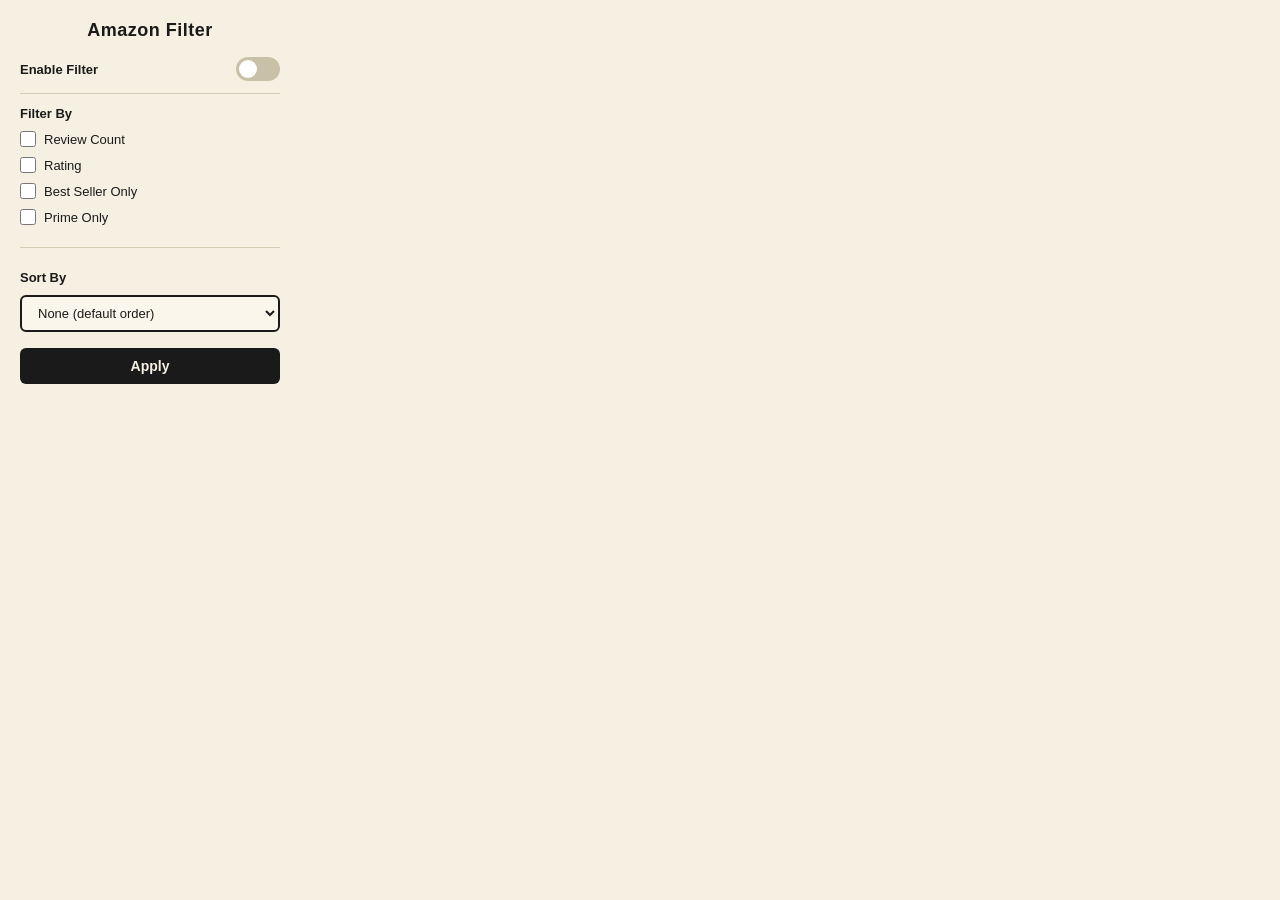
==== popup.html @ 28a5d0ed "feat: add multi-dimensional filtering and sorting - Replace single filter dropdown with independent " ====
<!DOCTYPE html>
<html lang="en">
<head>
  <meta charset="UTF-8">
  <meta name="viewport" content="width=device-width, initial-scale=1.0">
  <title>Amazon Product Filter</title>
  <link rel="stylesheet" href="popup.css">
</head>
<body>
  <div class="container">
    <h1>Amazon Filter</h1>

    <div class="setting-row">
      <span class="label">Enable Filter</span>
      <label class="toggle">
        <input type="checkbox" id="enabled">
        <span class="slider"></span>
      </label>
    </div>

    <div class="divider"></div>

    <div class="setting-group" id="filterSettings">
      <span class="label">Filter By</span>

      <!-- Review Count -->
      <div class="filter-item">
        <label class="checkbox-row">
          <input type="checkbox" id="f_review_count">
          <span>Review Count</span>
        </label>
        <div class="threshold-row" id="th_review_count">
          <input type="number" id="val_review_count" min="0" step="1" placeholder="Min e.g. 100">
        </div>
      </div>

      <!-- Rating -->
      <div class="filter-item">
        <label class="checkbox-row">
          <input type="checkbox" id="f_rating">
          <span>Rating</span>
        </label>
        <div class="threshold-row" id="th_rating">
          <input type="number" id="val_rating" min="0" max="5" step="0.1" placeholder="Min e.g. 4.0">
        </div>
      </div>

      <!-- Best Seller -->
      <div class="filter-item">
        <label class="checkbox-row">
          <input type="checkbox" id="f_best_seller">
          <span>Best Seller Only</span>
        </label>
      </div>

      <!-- Prime -->
      <div class="filter-item">
        <label class="checkbox-row">
          <input type="checkbox" id="f_prime">
          <span>Prime Only</span>
        </label>
      </div>

      <div class="divider"></div>

      <!-- Sort -->
      <span class="label">Sort By</span>
      <select id="sortBy">
        <option value="none">None (default order)</option>
        <option value="review_count_desc">Review Count (high to low)</option>
        <option value="review_count_asc">Review Count (low to high)</option>
        <option value="rating_desc">Rating (high to low)</option>
        <option value="rating_asc">Rating (low to high)</option>
      </select>
    </div>

    <button id="applyBtn">Apply</button>
    <p class="status" id="status"></p>
  </div>

  <script src="popup.js"></script>
</body>
</html>
---- popup.css ----
* {
  margin: 0;
  padding: 0;
  box-sizing: border-box;
}

body {
  width: 300px;
  font-family: 'Segoe UI', Tahoma, Geneva, Verdana, sans-serif;
  background-color: #f5f0e1;
  color: #1a1a1a;
}

.container {
  padding: 20px;
}

h1 {
  font-size: 18px;
  font-weight: 700;
  color: #1a1a1a;
  margin-bottom: 16px;
  text-align: center;
  letter-spacing: 0.5px;
}

.setting-row {
  display: flex;
  justify-content: space-between;
  align-items: center;
  margin-bottom: 12px;
}

.label {
  font-size: 13px;
  font-weight: 600;
  color: #1a1a1a;
}

/* Toggle switch */
.toggle {
  position: relative;
  display: inline-block;
  width: 44px;
  height: 24px;
}

.toggle input {
  opacity: 0;
  width: 0;
  height: 0;
}

.slider {
  position: absolute;
  cursor: pointer;
  inset: 0;
  background-color: #c9c0a8;
  border-radius: 24px;
  transition: background-color 0.25s;
}

.slider::before {
  content: "";
  position: absolute;
  height: 18px;
  width: 18px;
  left: 3px;
  bottom: 3px;
  background-color: #fff;
  border-radius: 50%;
  transition: transform 0.25s;
}

.toggle input:checked + .slider {
  background-color: #1a1a1a;
}

.toggle input:checked + .slider::before {
  transform: translateX(20px);
}

.divider {
  height: 1px;
  background-color: #d4cbb5;
  margin: 12px 0;
}

.setting-group {
  display: flex;
  flex-direction: column;
  gap: 10px;
}

.setting-group.disabled {
  opacity: 0.4;
  pointer-events: none;
}

/* Filter items */
.filter-item {
  display: flex;
  flex-direction: column;
  gap: 6px;
}

.checkbox-row {
  display: flex;
  align-items: center;
  gap: 8px;
  font-size: 13px;
  cursor: pointer;
}

.checkbox-row input[type="checkbox"] {
  width: 16px;
  height: 16px;
  accent-color: #1a1a1a;
  cursor: pointer;
}

.threshold-row {
  display: none;
  padding-left: 24px;
}

.threshold-row.visible {
  display: block;
}

select,
input[type="number"] {
  width: 100%;
  padding: 8px 12px;
  font-size: 13px;
  border: 2px solid #1a1a1a;
  border-radius: 6px;
  background-color: #faf6eb;
  color: #1a1a1a;
  outline: none;
  transition: border-color 0.2s;
}

select:focus,
input[type="number"]:focus {
  border-color: #4a4a4a;
}

#applyBtn {
  margin-top: 16px;
  width: 100%;
  padding: 10px;
  font-size: 14px;
  font-weight: 600;
  color: #f5f0e1;
  background-color: #1a1a1a;
  border: none;
  border-radius: 6px;
  cursor: pointer;
  transition: background-color 0.2s;
}

#applyBtn:hover {
  background-color: #333;
}

#applyBtn:active {
  background-color: #000;
}

.status {
  margin-top: 8px;
  font-size: 12px;
  text-align: center;
  color: #6b6350;
  min-height: 16px;
}
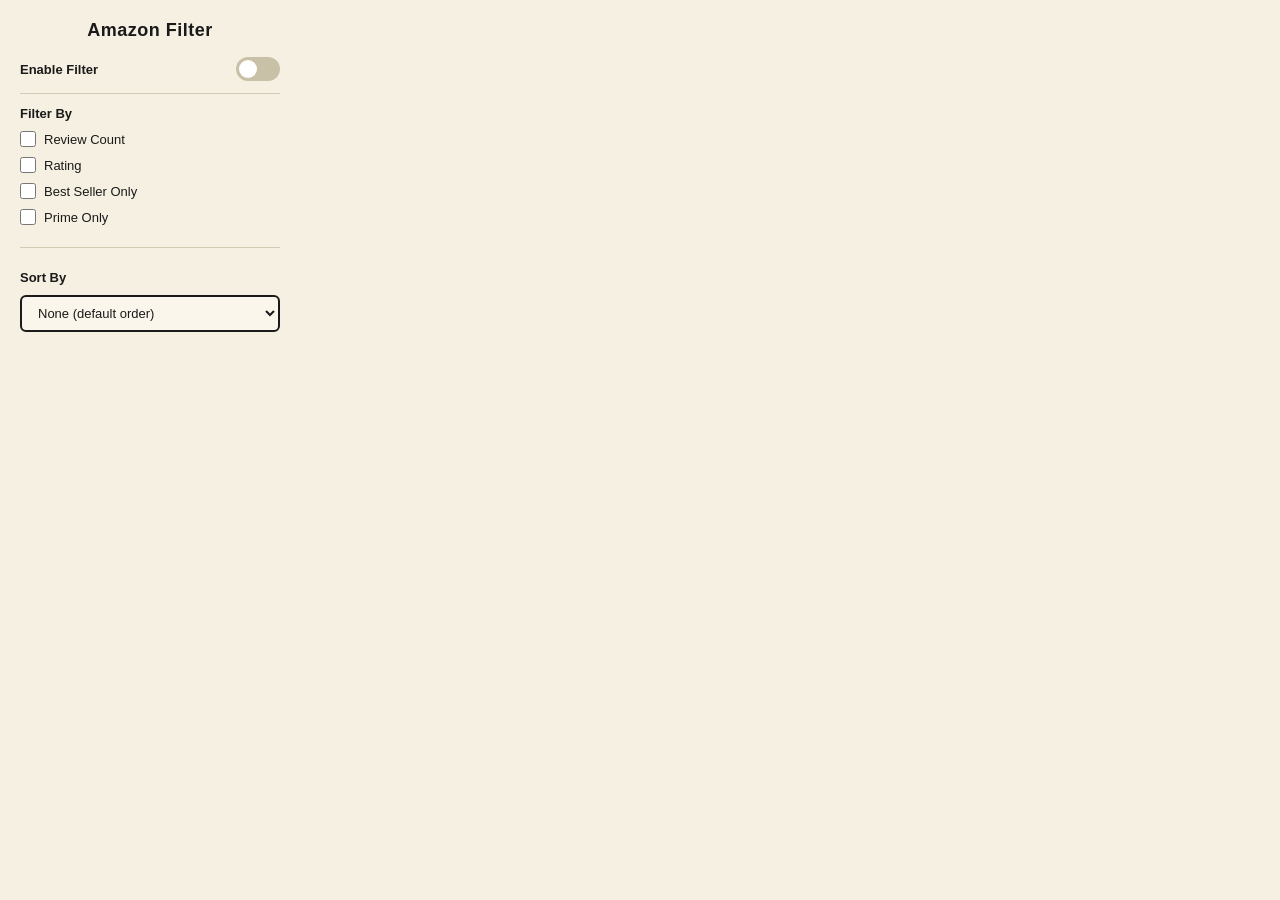
==== commit 1ab60655: "feat: auto-apply on every option change, remove Apply button Filters and sorting now apply instantly" ====
--- a/popup.html
+++ b/popup.html
@@ -74,7 +74,6 @@
       </select>
     </div>
 
-    <button id="applyBtn">Apply</button>
     <p class="status" id="status"></p>
   </div>
 
--- a/popup.css
+++ b/popup.css
@@ -146,30 +146,8 @@
   border-color: #4a4a4a;
 }
 
-#applyBtn {
-  margin-top: 16px;
-  width: 100%;
-  padding: 10px;
-  font-size: 14px;
-  font-weight: 600;
-  color: #f5f0e1;
-  background-color: #1a1a1a;
-  border: none;
-  border-radius: 6px;
-  cursor: pointer;
-  transition: background-color 0.2s;
-}
-
-#applyBtn:hover {
-  background-color: #333;
-}
-
-#applyBtn:active {
-  background-color: #000;
-}
-
 .status {
-  margin-top: 8px;
+  margin-top: 12px;
   font-size: 12px;
   text-align: center;
   color: #6b6350;
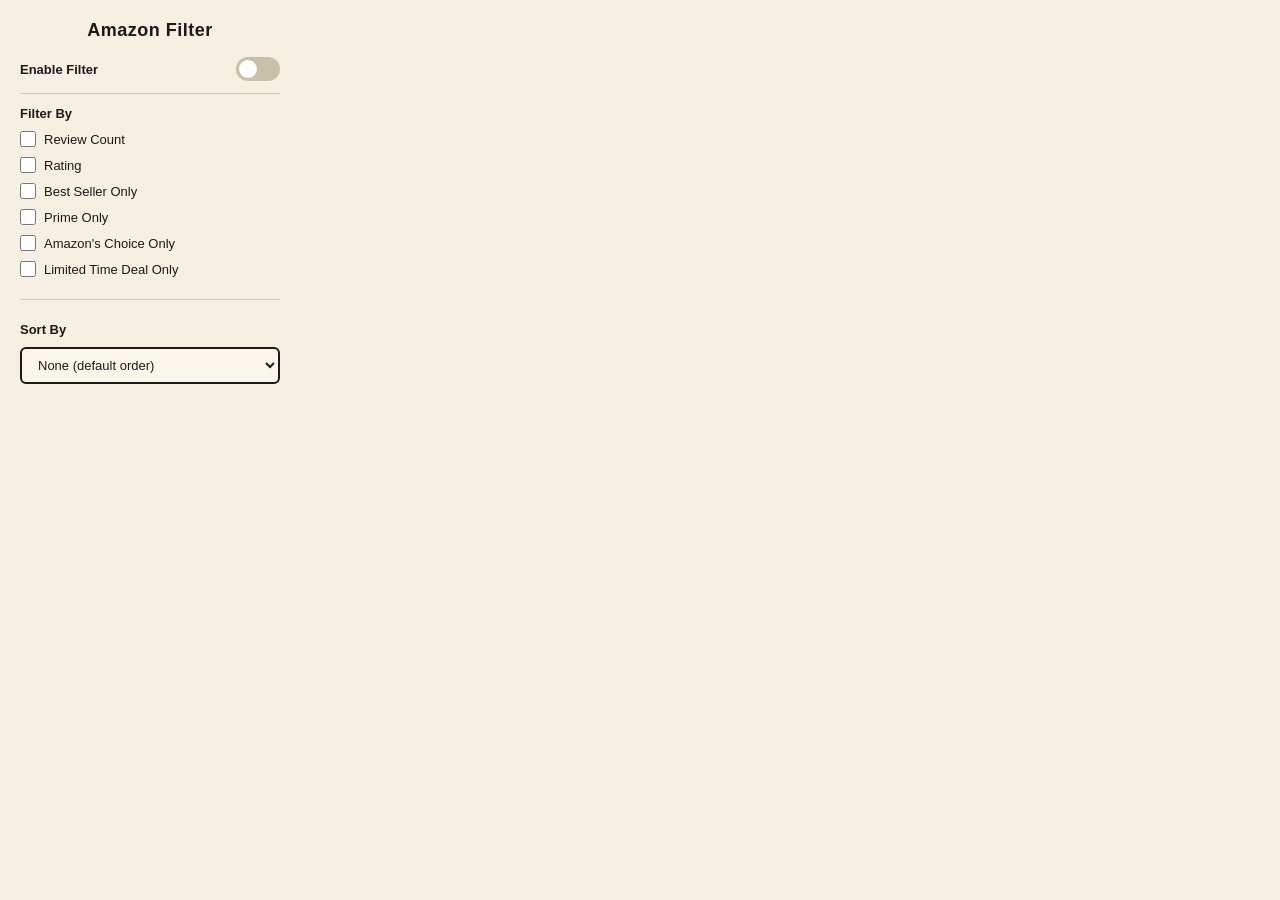
==== commit d41c777c: "feat: add Amazon's Choice and Limited Time Deal filters Add two new boolean filters: Amazon's Choice" ====
--- a/popup.html
+++ b/popup.html
@@ -61,6 +61,22 @@
         </label>
       </div>
 
+      <!-- Amazon's Choice -->
+      <div class="filter-item">
+        <label class="checkbox-row">
+          <input type="checkbox" id="f_amazons_choice">
+          <span>Amazon's Choice Only</span>
+        </label>
+      </div>
+
+      <!-- Limited Time Deal -->
+      <div class="filter-item">
+        <label class="checkbox-row">
+          <input type="checkbox" id="f_limited_time_deal">
+          <span>Limited Time Deal Only</span>
+        </label>
+      </div>
+
       <div class="divider"></div>
 
       <!-- Sort -->
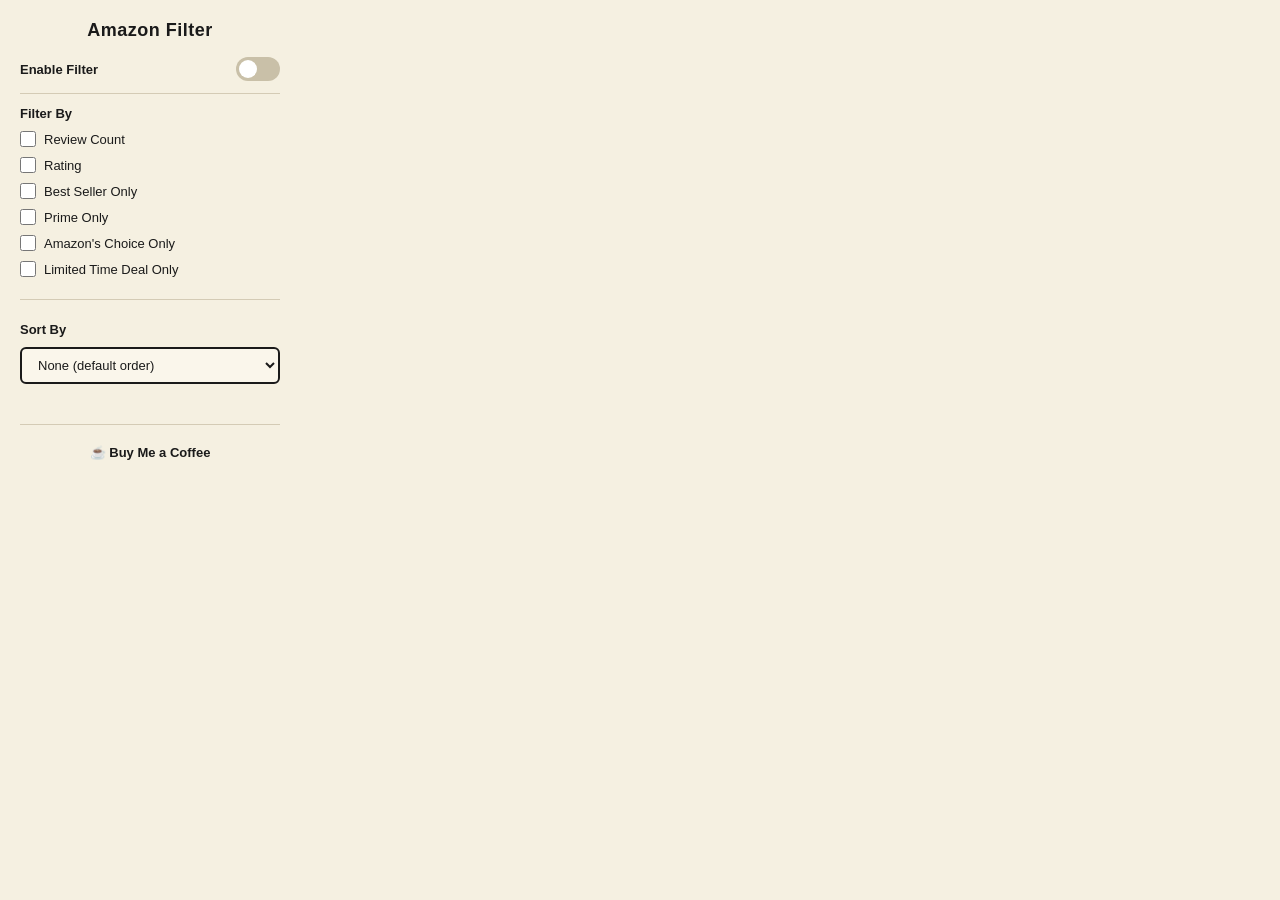
==== commit 5ce9a9db: "feat: add Buy Me a Coffee donation link in popup Adds a styled coffee emoji link at the bottom of th" ====
--- a/popup.html
+++ b/popup.html
@@ -84,13 +84,19 @@
       <select id="sortBy">
         <option value="none">None (default order)</option>
         <option value="review_count_desc">Review Count (high to low)</option>
-        <option value="review_count_asc">Review Count (low to high)</option>
         <option value="rating_desc">Rating (high to low)</option>
-        <option value="rating_asc">Rating (low to high)</option>
+        <option value="magic_score_desc">Magic Score (high to low)</option>
+        <option value="price_desc">Price (high to low)</option>
+        <option value="price_asc">Price (low to high)</option>
       </select>
     </div>
 
     <p class="status" id="status"></p>
+
+    <div class="divider"></div>
+    <a href="https://buymeacoffee.com/sarvesh42" target="_blank" class="bmc-link">
+      ☕ Buy Me a Coffee
+    </a>
   </div>
 
   <script src="popup.js"></script>
--- a/popup.css
+++ b/popup.css
@@ -153,3 +153,18 @@
   color: #6b6350;
   min-height: 16px;
 }
+
+.bmc-link {
+  display: block;
+  text-align: center;
+  font-size: 13px;
+  font-weight: 600;
+  color: #1a1a1a;
+  text-decoration: none;
+  padding: 8px 0;
+  transition: opacity 0.2s;
+}
+
+.bmc-link:hover {
+  opacity: 0.7;
+}
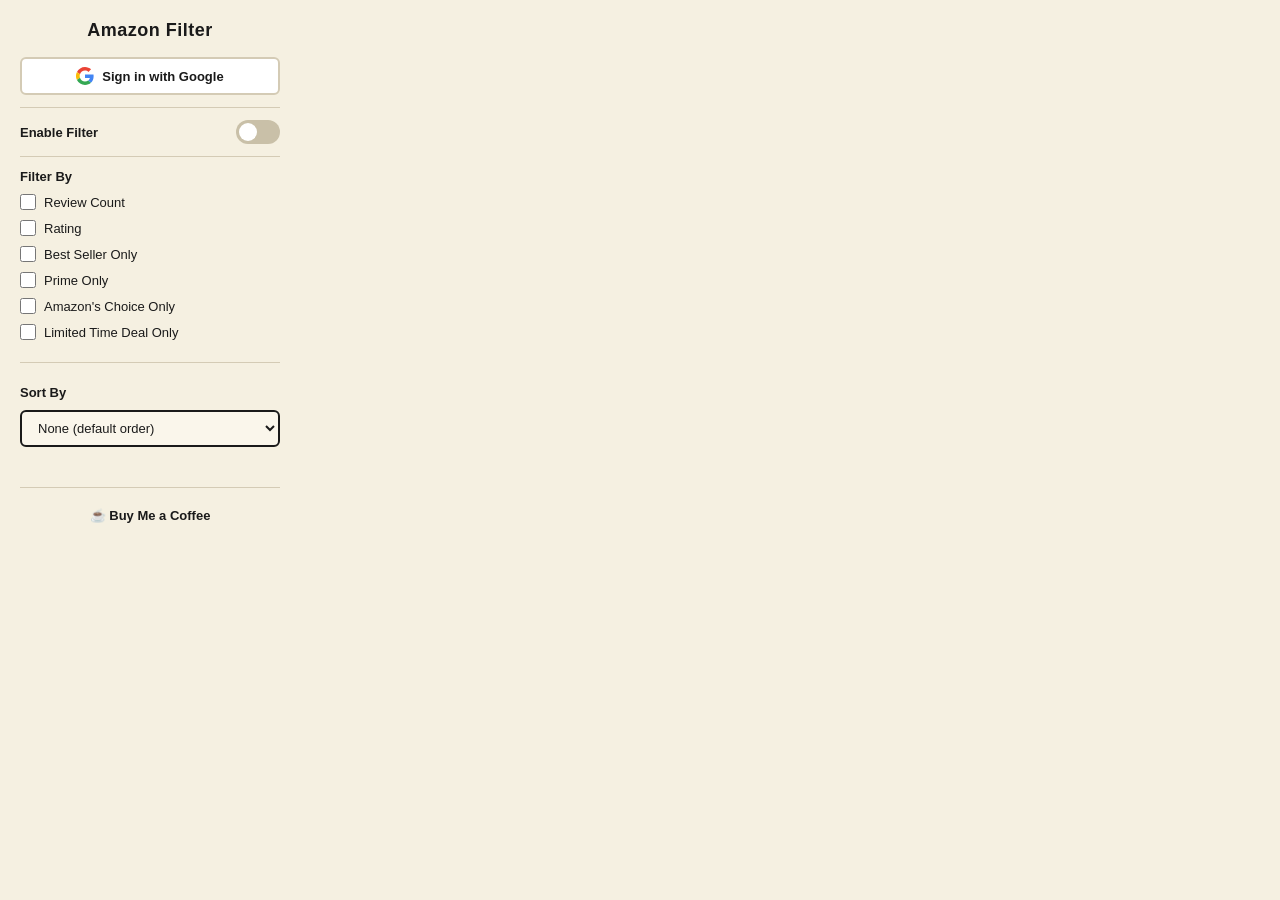
==== commit 8f2c412f: "feat: add Google sign-in to gate advanced sorting features Users must sign in with Google to access " ====
--- a/popup.html
+++ b/popup.html
@@ -9,6 +9,20 @@
 <body>
   <div class="container">
     <h1>Amazon Filter</h1>
+
+    <!-- Auth section -->
+    <div id="authSection">
+      <button id="signInBtn" class="google-btn">
+        <svg width="18" height="18" viewBox="0 0 48 48"><path fill="#EA4335" d="M24 9.5c3.54 0 6.71 1.22 9.21 3.6l6.85-6.85C35.9 2.38 30.47 0 24 0 14.62 0 6.51 5.38 2.56 13.22l7.98 6.19C12.43 13.72 17.74 9.5 24 9.5z"/><path fill="#4285F4" d="M46.98 24.55c0-1.57-.15-3.09-.38-4.55H24v9.02h12.94c-.58 2.96-2.26 5.48-4.78 7.18l7.73 6c4.51-4.18 7.09-10.36 7.09-17.65z"/><path fill="#FBBC05" d="M10.53 28.59a14.5 14.5 0 0 1 0-9.18l-7.98-6.19a24.01 24.01 0 0 0 0 21.56l7.98-6.19z"/><path fill="#34A853" d="M24 48c6.48 0 11.93-2.13 15.89-5.81l-7.73-6c-2.15 1.45-4.92 2.3-8.16 2.3-6.26 0-11.57-4.22-13.47-9.91l-7.98 6.19C6.51 42.62 14.62 48 24 48z"/></svg>
+        Sign in with Google
+      </button>
+      <div id="userInfo" class="user-info" style="display:none">
+        <span id="userEmail"></span>
+        <a href="#" id="signOutBtn">Sign out</a>
+      </div>
+    </div>
+
+    <div class="divider"></div>
 
     <div class="setting-row">
       <span class="label">Enable Filter</span>
@@ -85,9 +99,9 @@
         <option value="none">None (default order)</option>
         <option value="review_count_desc">Review Count (high to low)</option>
         <option value="rating_desc">Rating (high to low)</option>
-        <option value="magic_score_desc">Magic Score (high to low)</option>
-        <option value="price_desc">Price (high to low)</option>
-        <option value="price_asc">Price (low to high)</option>
+        <option value="magic_score_desc" class="pro-option">&#128274; Magic Score (high to low)</option>
+        <option value="price_desc" class="pro-option">&#128274; Price (high to low)</option>
+        <option value="price_asc" class="pro-option">&#128274; Price (low to high)</option>
       </select>
     </div>
 
--- a/popup.css
+++ b/popup.css
@@ -154,6 +154,64 @@
   min-height: 16px;
 }
 
+/* Google sign-in button */
+.google-btn {
+  display: flex;
+  align-items: center;
+  justify-content: center;
+  gap: 8px;
+  width: 100%;
+  padding: 8px 12px;
+  font-size: 13px;
+  font-weight: 600;
+  color: #1a1a1a;
+  background-color: #fff;
+  border: 2px solid #d4cbb5;
+  border-radius: 6px;
+  cursor: pointer;
+  transition: border-color 0.2s;
+}
+
+.google-btn:hover {
+  border-color: #1a1a1a;
+}
+
+.google-btn svg {
+  flex-shrink: 0;
+}
+
+/* Signed-in user info */
+.user-info {
+  display: flex;
+  align-items: center;
+  justify-content: space-between;
+  font-size: 12px;
+  color: #6b6350;
+}
+
+.user-info span {
+  overflow: hidden;
+  text-overflow: ellipsis;
+  white-space: nowrap;
+}
+
+.user-info a {
+  color: #1a1a1a;
+  font-weight: 600;
+  text-decoration: none;
+  flex-shrink: 0;
+  margin-left: 8px;
+}
+
+.user-info a:hover {
+  opacity: 0.7;
+}
+
+/* Locked pro options in sort dropdown */
+select option.pro-option.locked {
+  color: #a09882;
+}
+
 .bmc-link {
   display: block;
   text-align: center;
